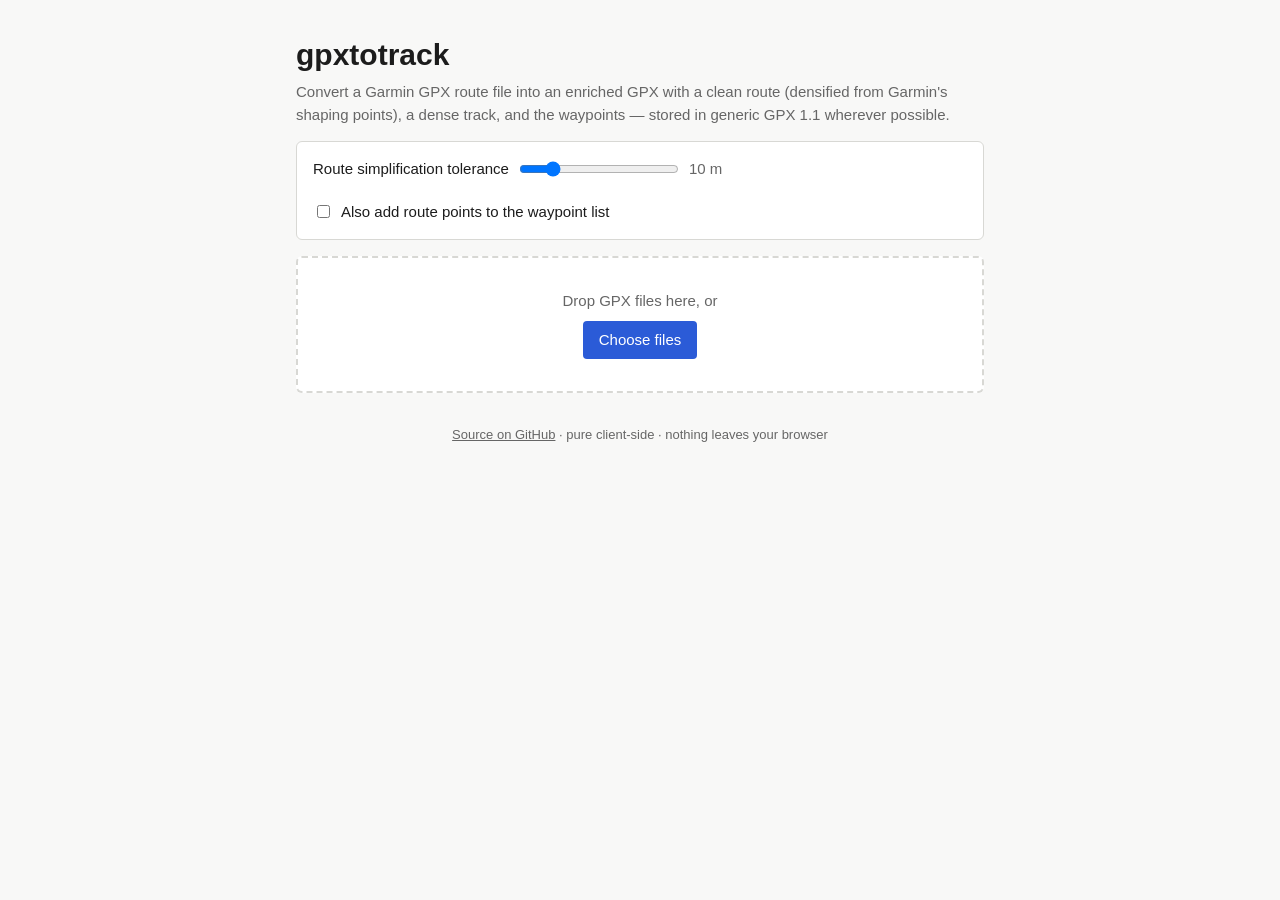
==== index.html @ a4eda1b9 "Add gpxtotrack: Garmin route to enriched GPX converter Pure client-side JS tool that flattens a Garm" ====
<!DOCTYPE html>
<html lang="en">
<head>
  <meta charset="UTF-8">
  <title>gpxtotrack &mdash; Garmin GPX route to track</title>
  <meta name="viewport" content="width=device-width, initial-scale=1">
  <link rel="stylesheet" href="style.css">
</head>
<body>
  <main>
    <h1>gpxtotrack</h1>
    <p class="lede">
      Convert a Garmin GPX route file into an enriched GPX with a clean route
      (densified from Garmin's shaping points), a dense track, and the waypoints
      &mdash; stored in generic GPX 1.1 wherever possible.
    </p>

    <section id="controls">
      <label>
        Route simplification tolerance
        <input type="range" id="tolerance" min="1" max="50" step="1" value="10">
        <output id="toleranceOut">10 m</output>
      </label>
      <label>
        <input type="checkbox" id="keepRteptWaypoints">
        Also add route points to the waypoint list
      </label>
    </section>

    <section id="drop" class="drop-zone">
      <p>Drop GPX files here, or</p>
      <label class="file-button">
        <input type="file" id="file" accept=".gpx,application/gpx+xml" multiple>
        Choose files
      </label>
    </section>

    <section id="results" hidden>
      <h2>Results</h2>
      <ul id="resultList"></ul>
    </section>

    <section id="errors" hidden>
      <h2>Errors</h2>
      <ul id="errorList"></ul>
    </section>

    <footer>
      <p>
        <a href="https://github.com/c0dev0id/gpxtotrack">Source on GitHub</a>
        &middot; pure client-side &middot; nothing leaves your browser
      </p>
    </footer>
  </main>

  <script type="module" src="app.js"></script>
</body>
</html>
---- style.css ----
:root {
  --fg: #1c1c1c;
  --muted: #666;
  --accent: #2b5bd7;
  --bg: #f8f8f7;
  --card: #ffffff;
  --border: #d8d8d4;
  --ok: #15803d;
  --err: #b91c1c;
}

* { box-sizing: border-box; }

body {
  margin: 0;
  font: 15px/1.5 -apple-system, BlinkMacSystemFont, "Segoe UI", Roboto, sans-serif;
  color: var(--fg);
  background: var(--bg);
}

main {
  max-width: 720px;
  margin: 2rem auto;
  padding: 0 1rem;
}

h1 { margin: 0 0 .25rem; }
h2 { font-size: 1.1rem; margin: 1.5rem 0 .5rem; }

.lede { color: var(--muted); margin-top: 0; }

#controls {
  display: flex;
  flex-wrap: wrap;
  gap: 1.25rem;
  padding: 1rem;
  background: var(--card);
  border: 1px solid var(--border);
  border-radius: 6px;
  margin-bottom: 1rem;
}
#controls label { display: inline-flex; align-items: center; gap: .5rem; }
#controls input[type="range"] { width: 160px; }
#toleranceOut { min-width: 3em; color: var(--muted); }

.drop-zone {
  border: 2px dashed var(--border);
  border-radius: 6px;
  padding: 2rem 1rem;
  text-align: center;
  background: var(--card);
  transition: border-color .15s, background .15s;
}
.drop-zone.dragging {
  border-color: var(--accent);
  background: #eef3ff;
}
.drop-zone p { margin: 0 0 .5rem; color: var(--muted); }
.file-button {
  display: inline-block;
  padding: .5rem 1rem;
  background: var(--accent);
  color: white;
  border-radius: 4px;
  cursor: pointer;
}
.file-button input { display: none; }

#resultList, #errorList { list-style: none; padding: 0; }
#resultList li {
  background: var(--card);
  border: 1px solid var(--border);
  border-radius: 6px;
  padding: .75rem 1rem;
  margin-bottom: .5rem;
}
#errorList li {
  background: #fef2f2;
  border: 1px solid #fecaca;
  border-radius: 6px;
  padding: .5rem .75rem;
  margin-bottom: .5rem;
  color: var(--err);
}
.file { font-weight: 600; margin-bottom: .25rem; }
.download {
  display: inline-block;
  color: var(--ok);
  text-decoration: none;
  font-weight: 600;
  margin-bottom: .25rem;
}
.download:hover { text-decoration: underline; }
.stats { color: var(--muted); font-size: 13px; display: flex; flex-wrap: wrap; gap: .75rem; }

footer {
  margin-top: 2rem;
  color: var(--muted);
  font-size: 13px;
  text-align: center;
}
footer a { color: inherit; }
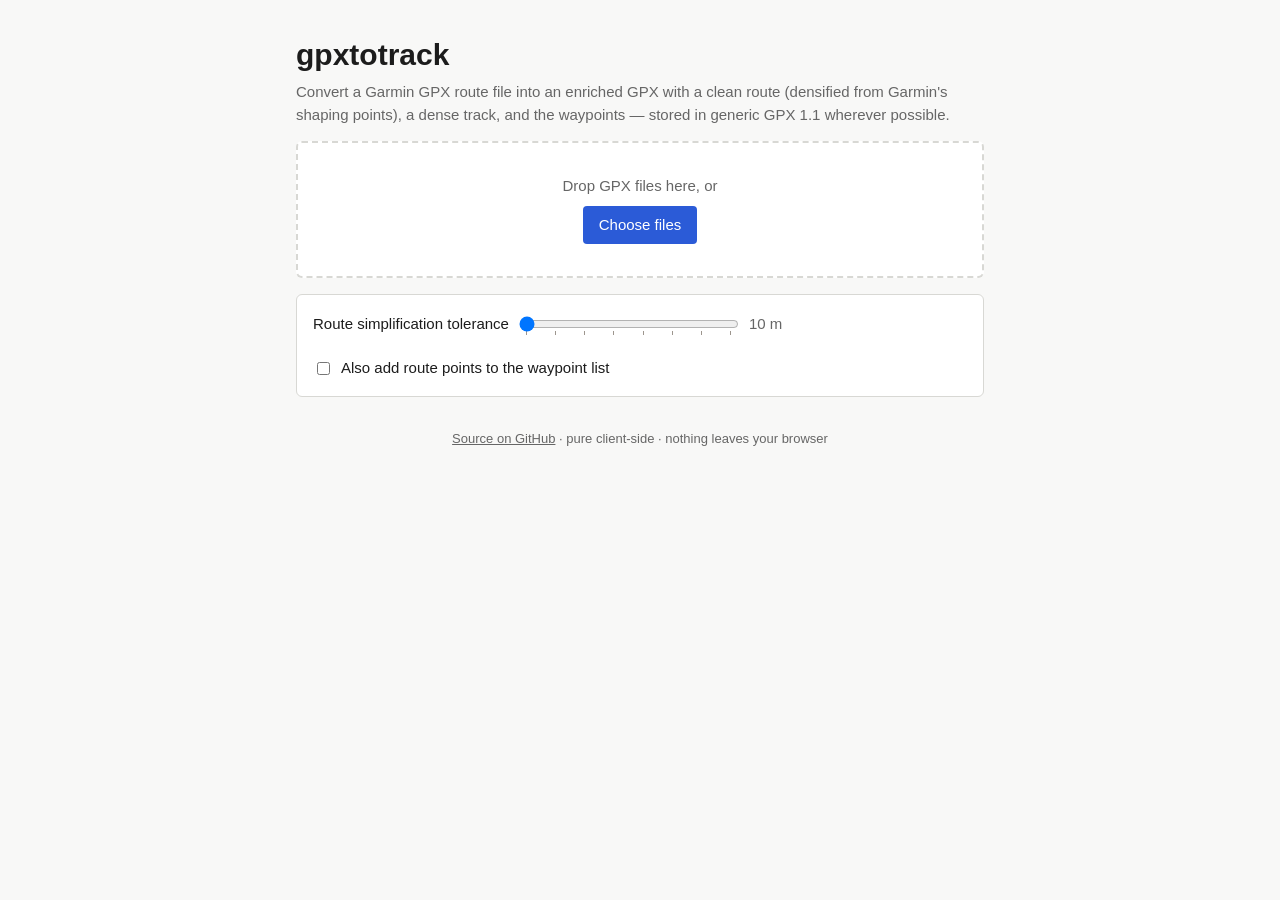
==== commit c3da7211: "Add two-step convert flow with live preview and snap tolerance slider The page no longer converts an" ====
--- a/index.html
+++ b/index.html
@@ -15,10 +15,28 @@
       &mdash; stored in generic GPX 1.1 wherever possible.
     </p>
 
-    <section id="controls">
+    <section id="drop" class="drop-zone">
+      <p>Drop GPX files here, or</p>
+      <label class="file-button">
+        <input type="file" id="file" accept=".gpx,application/gpx+xml" multiple>
+        Choose files
+      </label>
+    </section>
+
+    <section id="controls" hidden>
       <label>
         Route simplification tolerance
-        <input type="range" id="tolerance" min="1" max="50" step="1" value="10">
+        <input type="range" id="tolerance" min="0" max="7" step="1" value="0" list="toleranceTicks">
+        <datalist id="toleranceTicks">
+          <option value="0"></option>
+          <option value="1"></option>
+          <option value="2"></option>
+          <option value="3"></option>
+          <option value="4"></option>
+          <option value="5"></option>
+          <option value="6"></option>
+          <option value="7"></option>
+        </datalist>
         <output id="toleranceOut">10 m</output>
       </label>
       <label>
@@ -27,16 +45,8 @@
       </label>
     </section>
 
-    <section id="drop" class="drop-zone">
-      <p>Drop GPX files here, or</p>
-      <label class="file-button">
-        <input type="file" id="file" accept=".gpx,application/gpx+xml" multiple>
-        Choose files
-      </label>
-    </section>
-
     <section id="results" hidden>
-      <h2>Results</h2>
+      <h2>Files</h2>
       <ul id="resultList"></ul>
     </section>
 
--- a/style.css
+++ b/style.css
@@ -37,11 +37,11 @@
   background: var(--card);
   border: 1px solid var(--border);
   border-radius: 6px;
-  margin-bottom: 1rem;
+  margin: 1rem 0;
 }
 #controls label { display: inline-flex; align-items: center; gap: .5rem; }
-#controls input[type="range"] { width: 160px; }
-#toleranceOut { min-width: 3em; color: var(--muted); }
+#controls input[type="range"] { width: 220px; }
+#toleranceOut { min-width: 3.5em; color: var(--muted); font-variant-numeric: tabular-nums; }
 
 .drop-zone {
   border: 2px dashed var(--border);
@@ -82,16 +82,53 @@
   margin-bottom: .5rem;
   color: var(--err);
 }
-.file { font-weight: 600; margin-bottom: .25rem; }
-.download {
-  display: inline-block;
-  color: var(--ok);
-  text-decoration: none;
+.file { font-weight: 600; margin-bottom: .5rem; }
+
+.summary-grid {
+  display: grid;
+  grid-template-columns: 1fr 1fr;
+  gap: 1rem;
+  margin-bottom: .75rem;
+}
+@media (max-width: 520px) {
+  .summary-grid { grid-template-columns: 1fr; }
+}
+.summary h3 {
+  font-size: 12px;
   font-weight: 600;
-  margin-bottom: .25rem;
+  text-transform: uppercase;
+  letter-spacing: .05em;
+  color: var(--muted);
+  margin: 0 0 .25rem;
 }
-.download:hover { text-decoration: underline; }
-.stats { color: var(--muted); font-size: 13px; display: flex; flex-wrap: wrap; gap: .75rem; }
+.summary .stats {
+  list-style: none;
+  padding: 0;
+  margin: 0;
+  display: flex;
+  flex-direction: column;
+  gap: .1rem;
+  color: var(--fg);
+  font-size: 13px;
+  font-variant-numeric: tabular-nums;
+}
+.summary .stats .err { color: var(--err); }
+
+button.convert {
+  padding: .5rem 1.25rem;
+  background: var(--ok);
+  color: white;
+  border: 0;
+  border-radius: 4px;
+  font-weight: 600;
+  cursor: pointer;
+  font-size: 14px;
+}
+button.convert:disabled {
+  background: #9ca3af;
+  cursor: not-allowed;
+}
+button.convert:not(:disabled):hover { filter: brightness(1.05); }
 
 footer {
   margin-top: 2rem;
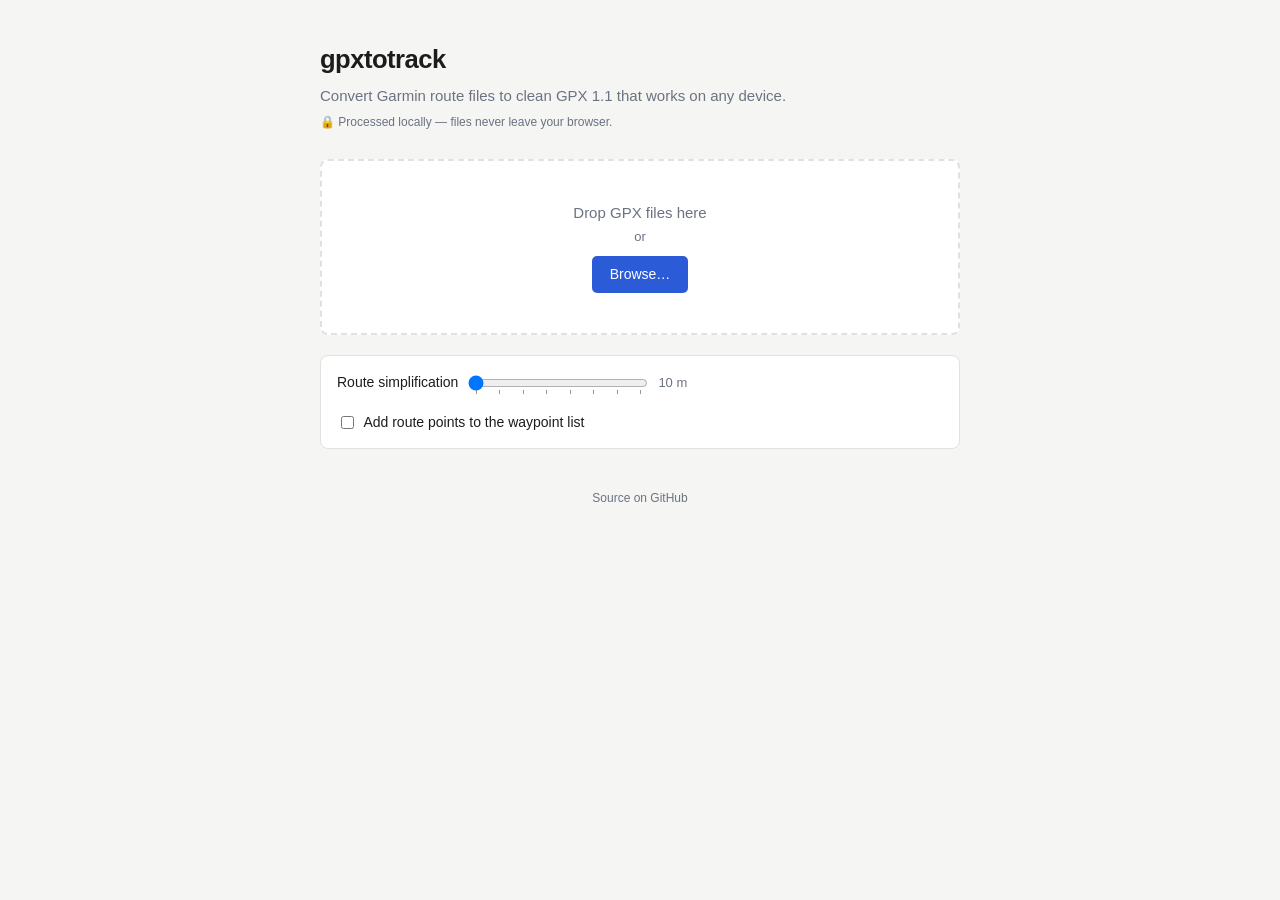
==== commit a1f3f7f9: "Polish UI: compact drop zone, better labels, download feedback - Drop zone collapses to a compact ba" ====
--- a/index.html
+++ b/index.html
@@ -2,64 +2,77 @@
 <html lang="en">
 <head>
   <meta charset="UTF-8">
-  <title>gpxtotrack &mdash; Garmin GPX route to track</title>
+  <title>gpxtotrack &mdash; clean GPX for any device</title>
   <meta name="viewport" content="width=device-width, initial-scale=1">
   <link rel="stylesheet" href="style.css">
 </head>
 <body>
   <main>
-    <h1>gpxtotrack</h1>
-    <p class="lede">
-      Convert a Garmin GPX route file into an enriched GPX with a clean route
-      (densified from Garmin's shaping points), a dense track, and the waypoints
-      &mdash; stored in generic GPX 1.1 wherever possible.
-    </p>
+    <header class="app-header">
+      <h1>gpxtotrack</h1>
+      <p class="tagline">Convert Garmin route files to clean GPX&nbsp;1.1 that works on any device.</p>
+      <p class="privacy-note">&#128274; Processed locally &mdash; files never leave your browser.</p>
+    </header>
 
     <section id="drop" class="drop-zone">
-      <p>Drop GPX files here, or</p>
+      <p class="drop-msg">Drop GPX files here</p>
+      <p class="drop-or">or</p>
       <label class="file-button">
         <input type="file" id="file" accept=".gpx,application/gpx+xml" multiple>
-        Choose files
+        <span id="browseLabel">Browse&hellip;</span>
       </label>
     </section>
 
     <section id="controls" hidden>
-      <label>
-        Route simplification tolerance
+      <label class="control-row">
+        <span class="control-label">Route simplification</span>
         <input type="range" id="tolerance" min="0" max="7" step="1" value="0" list="toleranceTicks">
         <datalist id="toleranceTicks">
-          <option value="0"></option>
-          <option value="1"></option>
-          <option value="2"></option>
-          <option value="3"></option>
-          <option value="4"></option>
-          <option value="5"></option>
-          <option value="6"></option>
-          <option value="7"></option>
+          <option value="0"></option><option value="1"></option>
+          <option value="2"></option><option value="3"></option>
+          <option value="4"></option><option value="5"></option>
+          <option value="6"></option><option value="7"></option>
         </datalist>
         <output id="toleranceOut">10 m</output>
       </label>
-      <label>
+      <label class="control-row control-check">
         <input type="checkbox" id="keepRteptWaypoints">
-        Also add route points to the waypoint list
+        Add route points to the waypoint list
       </label>
+
+      <fieldset id="colorOption" hidden>
+        <legend>Route color</legend>
+        <p class="hint">GPX&nbsp;1.1 has no color field; keeping it requires a Garmin extension.</p>
+        <label><input type="radio" name="displayColor" value="keep" checked> Keep (Garmin extension)</label>
+        <label><input type="radio" name="displayColor" value="remove"> Remove</label>
+      </fieldset>
+
+      <fieldset id="routingMetaOption" hidden>
+        <legend>Waypoint type markers</legend>
+        <p class="hint">Garmin marks points as via-points or shaping points. Only useful on Garmin devices; no GPX&nbsp;1.1 equivalent.</p>
+        <label><input type="radio" name="routingMeta" value="keep"> Keep (Garmin extension)</label>
+        <label><input type="radio" name="routingMeta" value="remove" checked> Remove</label>
+      </fieldset>
+
+      <fieldset id="thirdPartyExtOption" hidden>
+        <legend>Third-party extensions</legend>
+        <p class="hint">Extensions from other tools (e.g.&nbsp;Rümo routing profile). Cannot be expressed in GPX&nbsp;1.1.</p>
+        <label><input type="radio" name="thirdPartyExt" value="keep"> Keep</label>
+        <label><input type="radio" name="thirdPartyExt" value="remove" checked> Remove</label>
+      </fieldset>
     </section>
 
     <section id="results" hidden>
-      <h2>Files</h2>
       <ul id="resultList"></ul>
     </section>
 
     <section id="errors" hidden>
-      <h2>Errors</h2>
+      <h2 class="section-error-heading">Errors</h2>
       <ul id="errorList"></ul>
     </section>
 
     <footer>
-      <p>
-        <a href="https://github.com/c0dev0id/gpxtotrack">Source on GitHub</a>
-        &middot; pure client-side &middot; nothing leaves your browser
-      </p>
+      <a href="https://github.com/c0dev0id/gpxtotrack">Source on GitHub</a>
     </footer>
   </main>
 
--- a/style.css
+++ b/style.css
@@ -1,139 +1,284 @@
 :root {
-  --fg: #1c1c1c;
-  --muted: #666;
-  --accent: #2b5bd7;
-  --bg: #f8f8f7;
-  --card: #ffffff;
-  --border: #d8d8d4;
-  --ok: #15803d;
-  --err: #b91c1c;
+  --fg:      #1c1c1c;
+  --muted:   #6b7280;
+  --accent:  #2b5bd7;
+  --bg:      #f5f5f4;
+  --card:    #ffffff;
+  --border:  #e2e2dd;
+  --ok:      #15803d;
+  --ok-bg:   #f0fdf4;
+  --err:     #b91c1c;
+  --err-bg:  #fef2f2;
+  --err-border: #fecaca;
 }
 
 * { box-sizing: border-box; }
 
 body {
   margin: 0;
-  font: 15px/1.5 -apple-system, BlinkMacSystemFont, "Segoe UI", Roboto, sans-serif;
+  font: 15px/1.55 -apple-system, BlinkMacSystemFont, "Segoe UI", Roboto, sans-serif;
   color: var(--fg);
   background: var(--bg);
 }
 
 main {
-  max-width: 720px;
-  margin: 2rem auto;
-  padding: 0 1rem;
-}
-
-h1 { margin: 0 0 .25rem; }
-h2 { font-size: 1.1rem; margin: 1.5rem 0 .5rem; }
-
-.lede { color: var(--muted); margin-top: 0; }
-
-#controls {
-  display: flex;
-  flex-wrap: wrap;
-  gap: 1.25rem;
-  padding: 1rem;
-  background: var(--card);
-  border: 1px solid var(--border);
-  border-radius: 6px;
-  margin: 1rem 0;
-}
-#controls label { display: inline-flex; align-items: center; gap: .5rem; }
-#controls input[type="range"] { width: 220px; }
-#toleranceOut { min-width: 3.5em; color: var(--muted); font-variant-numeric: tabular-nums; }
+  max-width: 680px;
+  margin: 0 auto;
+  padding: 2.5rem 1.25rem 4rem;
+}
+
+/* ── Header ─────────────────────────────────── */
+
+.app-header { margin-bottom: 1.75rem; }
+
+h1 {
+  font-size: 1.6rem;
+  font-weight: 700;
+  margin: 0 0 .3rem;
+  letter-spacing: -.02em;
+}
+
+.tagline {
+  margin: 0 0 .3rem;
+  color: var(--muted);
+  font-size: 15px;
+}
+
+.privacy-note {
+  margin: 0;
+  color: var(--muted);
+  font-size: 12px;
+}
+
+/* ── Drop zone ──────────────────────────────── */
 
 .drop-zone {
   border: 2px dashed var(--border);
-  border-radius: 6px;
-  padding: 2rem 1rem;
+  border-radius: 8px;
+  padding: 2.5rem 1rem;
   text-align: center;
   background: var(--card);
-  transition: border-color .15s, background .15s;
-}
+  transition: border-color .15s, background .15s, padding .2s;
+  margin-bottom: 1.25rem;
+}
+
 .drop-zone.dragging {
   border-color: var(--accent);
   background: #eef3ff;
 }
-.drop-zone p { margin: 0 0 .5rem; color: var(--muted); }
+
+.drop-zone.compact {
+  padding: .6rem 1rem;
+  display: flex;
+  align-items: center;
+  justify-content: center;
+  gap: .5rem;
+  flex-wrap: wrap;
+}
+
+.drop-msg { margin: 0 0 .15rem; color: var(--muted); font-size: 15px; }
+.drop-or  { margin: 0 0 .6rem;  color: var(--muted); font-size: 13px; }
+
+.drop-zone.compact .drop-msg { margin: 0; font-size: 13px; }
+.drop-zone.compact .drop-or  { display: none; }
+
 .file-button {
   display: inline-block;
-  padding: .5rem 1rem;
+  padding: .45rem 1.1rem;
   background: var(--accent);
-  color: white;
+  color: #fff;
+  border-radius: 5px;
+  cursor: pointer;
+  font-size: 14px;
+  font-weight: 500;
+  transition: filter .1s;
+}
+.file-button:hover { filter: brightness(1.08); }
+.file-button input { display: none; }
+
+.drop-zone.compact .file-button {
+  padding: .25rem .7rem;
+  font-size: 12px;
+  background: transparent;
+  color: var(--accent);
+  border: 1px solid var(--accent);
   border-radius: 4px;
-  cursor: pointer;
-}
-.file-button input { display: none; }
-
-#resultList, #errorList { list-style: none; padding: 0; }
+}
+
+/* ── Controls ───────────────────────────────── */
+
+#controls {
+  display: flex;
+  flex-wrap: wrap;
+  gap: 1rem;
+  padding: .9rem 1rem;
+  background: var(--card);
+  border: 1px solid var(--border);
+  border-radius: 8px;
+  margin-bottom: 1.25rem;
+}
+
+.control-row {
+  display: inline-flex;
+  align-items: center;
+  gap: .5rem;
+  font-size: 14px;
+}
+
+.control-label {
+  color: var(--fg);
+  white-space: nowrap;
+}
+
+#controls input[type="range"] { width: 180px; }
+
+#toleranceOut {
+  min-width: 3.5em;
+  color: var(--muted);
+  font-variant-numeric: tabular-nums;
+  font-size: 13px;
+}
+
+.control-check { align-items: center; gap: .4rem; }
+
+#controls fieldset {
+  border: 1px solid var(--border);
+  border-radius: 5px;
+  padding: .45rem .75rem .55rem;
+  margin: 0;
+  min-width: 0;
+}
+
+#controls fieldset legend {
+  font-size: 11px;
+  font-weight: 600;
+  text-transform: uppercase;
+  letter-spacing: .06em;
+  color: var(--muted);
+  padding: 0 .25rem;
+}
+
+.hint {
+  font-size: 12px;
+  color: var(--muted);
+  margin: .15rem 0 .4rem;
+  line-height: 1.4;
+}
+
+#controls fieldset label {
+  display: flex;
+  align-items: center;
+  gap: .35rem;
+  font-size: 13px;
+  margin-top: .2rem;
+}
+
+/* ── Cards ──────────────────────────────────── */
+
+#resultList { list-style: none; padding: 0; margin: 0; }
+
 #resultList li {
   background: var(--card);
   border: 1px solid var(--border);
-  border-radius: 6px;
-  padding: .75rem 1rem;
-  margin-bottom: .5rem;
-}
-#errorList li {
-  background: #fef2f2;
-  border: 1px solid #fecaca;
-  border-radius: 6px;
-  padding: .5rem .75rem;
-  margin-bottom: .5rem;
-  color: var(--err);
-}
-.file { font-weight: 600; margin-bottom: .5rem; }
+  border-radius: 8px;
+  padding: 1rem 1.1rem;
+  margin-bottom: .75rem;
+}
+
+.card-filename {
+  font-weight: 600;
+  font-size: 14px;
+  margin-bottom: .8rem;
+  color: var(--fg);
+  word-break: break-all;
+}
 
 .summary-grid {
   display: grid;
   grid-template-columns: 1fr 1fr;
   gap: 1rem;
-  margin-bottom: .75rem;
-}
-@media (max-width: 520px) {
+  margin-bottom: .9rem;
+}
+@media (max-width: 480px) {
   .summary-grid { grid-template-columns: 1fr; }
 }
-.summary h3 {
-  font-size: 12px;
+
+.summary-col h3 {
+  font-size: 10px;
   font-weight: 600;
   text-transform: uppercase;
-  letter-spacing: .05em;
-  color: var(--muted);
-  margin: 0 0 .25rem;
-}
-.summary .stats {
+  letter-spacing: .07em;
+  color: var(--muted);
+  margin: 0 0 .35rem;
+}
+
+.stats {
   list-style: none;
   padding: 0;
   margin: 0;
   display: flex;
   flex-direction: column;
-  gap: .1rem;
-  color: var(--fg);
+  gap: .15rem;
   font-size: 13px;
   font-variant-numeric: tabular-nums;
-}
-.summary .stats .err { color: var(--err); }
-
-button.convert {
-  padding: .5rem 1.25rem;
+  color: var(--fg);
+}
+
+.stats .note { color: var(--muted); }
+.stats .ok   { color: var(--ok); }
+.stats .err  { color: var(--err); }
+
+.card-actions {
+  display: flex;
+  align-items: center;
+  gap: .75rem;
+}
+
+button.download {
+  padding: .45rem 1.1rem;
   background: var(--ok);
-  color: white;
+  color: #fff;
   border: 0;
-  border-radius: 4px;
-  font-weight: 600;
+  border-radius: 5px;
+  font-weight: 600;
+  font-size: 14px;
   cursor: pointer;
-  font-size: 14px;
-}
-button.convert:disabled {
-  background: #9ca3af;
-  cursor: not-allowed;
-}
-button.convert:not(:disabled):hover { filter: brightness(1.05); }
+  transition: filter .1s, background .15s;
+}
+button.download:hover:not(:disabled)  { filter: brightness(1.08); }
+button.download:disabled { background: #9ca3af; cursor: not-allowed; }
+button.download.done {
+  background: #0f6a2c;
+}
+
+/* ── Errors ─────────────────────────────────── */
+
+.section-error-heading {
+  font-size: 13px;
+  font-weight: 600;
+  text-transform: uppercase;
+  letter-spacing: .06em;
+  color: var(--err);
+  margin: 1rem 0 .4rem;
+}
+
+#errorList { list-style: none; padding: 0; margin: 0; }
+#errorList li {
+  background: var(--err-bg);
+  border: 1px solid var(--err-border);
+  border-radius: 6px;
+  padding: .5rem .8rem;
+  margin-bottom: .5rem;
+  color: var(--err);
+  font-size: 13px;
+}
+
+/* ── Footer ─────────────────────────────────── */
 
 footer {
-  margin-top: 2rem;
-  color: var(--muted);
-  font-size: 13px;
+  margin-top: 2.5rem;
   text-align: center;
-}
-footer a { color: inherit; }
+  font-size: 12px;
+}
+footer a { color: var(--muted); text-decoration: none; }
+footer a:hover { text-decoration: underline; }
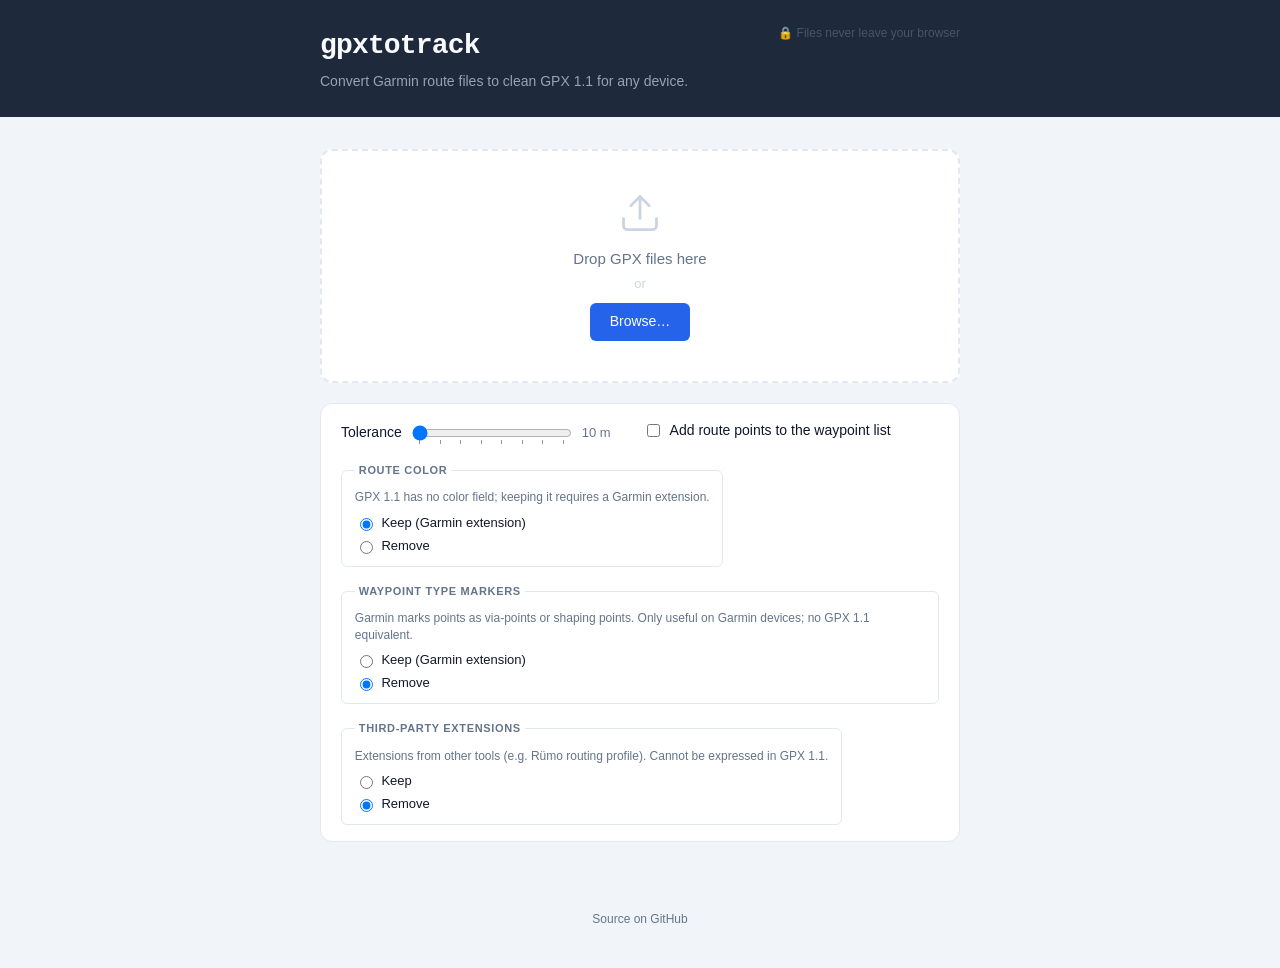
==== commit f14d54af: "Full UI makeover with dark header and controls consistency fix - Site header moved outside <main>, n" ====
--- a/index.html
+++ b/index.html
@@ -7,14 +7,23 @@
   <link rel="stylesheet" href="style.css">
 </head>
 <body>
+  <header class="site-header">
+    <div class="site-header-inner">
+      <div>
+        <h1>gpxtotrack</h1>
+        <p class="tagline">Convert Garmin route files to clean GPX&nbsp;1.1 for any device.</p>
+      </div>
+      <p class="privacy-badge">&#128274; Files never leave your browser</p>
+    </div>
+  </header>
+
   <main>
-    <header class="app-header">
-      <h1>gpxtotrack</h1>
-      <p class="tagline">Convert Garmin route files to clean GPX&nbsp;1.1 that works on any device.</p>
-      <p class="privacy-note">&#128274; Processed locally &mdash; files never leave your browser.</p>
-    </header>
-
     <section id="drop" class="drop-zone">
+      <svg class="drop-icon" xmlns="http://www.w3.org/2000/svg" viewBox="0 0 24 24" fill="none" stroke="currentColor" stroke-width="1.5" stroke-linecap="round" stroke-linejoin="round" aria-hidden="true">
+        <path d="M21 15v4a2 2 0 0 1-2 2H5a2 2 0 0 1-2-2v-4"/>
+        <polyline points="17 8 12 3 7 8"/>
+        <line x1="12" y1="3" x2="12" y2="15"/>
+      </svg>
       <p class="drop-msg">Drop GPX files here</p>
       <p class="drop-or">or</p>
       <label class="file-button">
@@ -25,7 +34,7 @@
 
     <section id="controls" hidden>
       <label class="control-row">
-        <span class="control-label">Route simplification</span>
+        <span class="control-label">Tolerance</span>
         <input type="range" id="tolerance" min="0" max="7" step="1" value="0" list="toleranceTicks">
         <datalist id="toleranceTicks">
           <option value="0"></option><option value="1"></option>
@@ -40,23 +49,23 @@
         Add route points to the waypoint list
       </label>
 
-      <fieldset id="colorOption" hidden>
+      <fieldset id="colorOption">
         <legend>Route color</legend>
         <p class="hint">GPX&nbsp;1.1 has no color field; keeping it requires a Garmin extension.</p>
         <label><input type="radio" name="displayColor" value="keep" checked> Keep (Garmin extension)</label>
         <label><input type="radio" name="displayColor" value="remove"> Remove</label>
       </fieldset>
 
-      <fieldset id="routingMetaOption" hidden>
+      <fieldset id="routingMetaOption">
         <legend>Waypoint type markers</legend>
         <p class="hint">Garmin marks points as via-points or shaping points. Only useful on Garmin devices; no GPX&nbsp;1.1 equivalent.</p>
         <label><input type="radio" name="routingMeta" value="keep"> Keep (Garmin extension)</label>
         <label><input type="radio" name="routingMeta" value="remove" checked> Remove</label>
       </fieldset>
 
-      <fieldset id="thirdPartyExtOption" hidden>
+      <fieldset id="thirdPartyExtOption">
         <legend>Third-party extensions</legend>
-        <p class="hint">Extensions from other tools (e.g.&nbsp;Rümo routing profile). Cannot be expressed in GPX&nbsp;1.1.</p>
+        <p class="hint">Extensions from other tools (e.g.&nbsp;R&uuml;mo routing profile). Cannot be expressed in GPX&nbsp;1.1.</p>
         <label><input type="radio" name="thirdPartyExt" value="keep"> Keep</label>
         <label><input type="radio" name="thirdPartyExt" value="remove" checked> Remove</label>
       </fieldset>
@@ -70,11 +79,11 @@
       <h2 class="section-error-heading">Errors</h2>
       <ul id="errorList"></ul>
     </section>
+  </main>
 
-    <footer>
-      <a href="https://github.com/c0dev0id/gpxtotrack">Source on GitHub</a>
-    </footer>
-  </main>
+  <footer>
+    <a href="https://github.com/c0dev0id/gpxtotrack">Source on GitHub</a>
+  </footer>
 
   <script type="module" src="app.js"></script>
 </body>
--- a/style.css
+++ b/style.css
@@ -1,14 +1,13 @@
 :root {
-  --fg:      #1c1c1c;
-  --muted:   #6b7280;
-  --accent:  #2b5bd7;
-  --bg:      #f5f5f4;
-  --card:    #ffffff;
-  --border:  #e2e2dd;
-  --ok:      #15803d;
-  --ok-bg:   #f0fdf4;
-  --err:     #b91c1c;
-  --err-bg:  #fef2f2;
+  --fg:         #0f172a;
+  --muted:      #64748b;
+  --accent:     #2563eb;
+  --bg:         #f1f5f9;
+  --card:       #ffffff;
+  --border:     #e2e8f0;
+  --ok:         #16a34a;
+  --err:        #dc2626;
+  --err-bg:     #fef2f2;
   --err-border: #fecaca;
 }
 
@@ -21,41 +20,61 @@
   background: var(--bg);
 }
 
+/* ── Site Header ─────────────────────────────── */
+
+.site-header {
+  background: #1e293b;
+  padding: 1.5rem 0;
+}
+
+.site-header-inner {
+  max-width: 680px;
+  margin: 0 auto;
+  padding: 0 1.25rem;
+  display: flex;
+  align-items: flex-end;
+  justify-content: space-between;
+  gap: 1rem;
+  flex-wrap: wrap;
+}
+
+h1 {
+  font-size: 1.75rem;
+  font-weight: 800;
+  margin: 0 0 .25rem;
+  letter-spacing: -.03em;
+  color: #f8fafc;
+  font-family: ui-monospace, "Cascadia Code", Menlo, Consolas, monospace;
+}
+
+.tagline {
+  margin: 0;
+  color: #94a3b8;
+  font-size: 14px;
+}
+
+.privacy-badge {
+  margin: 0;
+  color: #475569;
+  font-size: 12px;
+  white-space: nowrap;
+  align-self: flex-start;
+}
+
+/* ── Main ────────────────────────────────────── */
+
 main {
   max-width: 680px;
   margin: 0 auto;
-  padding: 2.5rem 1.25rem 4rem;
-}
-
-/* ── Header ─────────────────────────────────── */
-
-.app-header { margin-bottom: 1.75rem; }
-
-h1 {
-  font-size: 1.6rem;
-  font-weight: 700;
-  margin: 0 0 .3rem;
-  letter-spacing: -.02em;
-}
-
-.tagline {
-  margin: 0 0 .3rem;
-  color: var(--muted);
-  font-size: 15px;
-}
-
-.privacy-note {
-  margin: 0;
-  color: var(--muted);
-  font-size: 12px;
+  padding: 2rem 1.25rem 3rem;
 }
 
 /* ── Drop zone ──────────────────────────────── */
 
 .drop-zone {
   border: 2px dashed var(--border);
-  border-radius: 8px;
-  padding: 2.5rem 1rem;
+  border-radius: 12px;
+  padding: 2.5rem 1.5rem;
   text-align: center;
   background: var(--card);
   transition: border-color .15s, background .15s, padding .2s;
@@ -64,40 +83,53 @@
 
 .drop-zone.dragging {
   border-color: var(--accent);
-  background: #eef3ff;
+  background: #eff6ff;
 }
 
 .drop-zone.compact {
-  padding: .6rem 1rem;
+  padding: .65rem 1.25rem;
   display: flex;
   align-items: center;
   justify-content: center;
   gap: .5rem;
   flex-wrap: wrap;
-}
-
-.drop-msg { margin: 0 0 .15rem; color: var(--muted); font-size: 15px; }
-.drop-or  { margin: 0 0 .6rem;  color: var(--muted); font-size: 13px; }
+  border-radius: 8px;
+}
+
+.drop-icon {
+  width: 44px;
+  height: 44px;
+  color: #cbd5e1;
+  margin: 0 auto .75rem;
+  display: block;
+  transition: color .15s;
+}
+
+.drop-zone.dragging .drop-icon { color: var(--accent); }
+.drop-zone.compact  .drop-icon { display: none; }
+
+.drop-msg { margin: 0 0 .2rem; color: var(--muted); font-size: 15px; }
+.drop-or  { margin: 0 0 .6rem; color: #cbd5e1;     font-size: 13px; }
 
 .drop-zone.compact .drop-msg { margin: 0; font-size: 13px; }
 .drop-zone.compact .drop-or  { display: none; }
 
 .file-button {
   display: inline-block;
-  padding: .45rem 1.1rem;
+  padding: .5rem 1.25rem;
   background: var(--accent);
   color: #fff;
-  border-radius: 5px;
+  border-radius: 6px;
   cursor: pointer;
   font-size: 14px;
   font-weight: 500;
   transition: filter .1s;
 }
-.file-button:hover { filter: brightness(1.08); }
+.file-button:hover { filter: brightness(1.1); }
 .file-button input { display: none; }
 
 .drop-zone.compact .file-button {
-  padding: .25rem .7rem;
+  padding: .25rem .75rem;
   font-size: 12px;
   background: transparent;
   color: var(--accent);
@@ -111,10 +143,11 @@
   display: flex;
   flex-wrap: wrap;
   gap: 1rem;
-  padding: .9rem 1rem;
+  align-items: flex-start;
+  padding: 1rem 1.25rem;
   background: var(--card);
   border: 1px solid var(--border);
-  border-radius: 8px;
+  border-radius: 12px;
   margin-bottom: 1.25rem;
 }
 
@@ -130,7 +163,7 @@
   white-space: nowrap;
 }
 
-#controls input[type="range"] { width: 180px; }
+#controls input[type="range"] { width: 160px; }
 
 #toleranceOut {
   min-width: 3.5em;
@@ -143,8 +176,8 @@
 
 #controls fieldset {
   border: 1px solid var(--border);
-  border-radius: 5px;
-  padding: .45rem .75rem .55rem;
+  border-radius: 6px;
+  padding: .5rem .8rem .6rem;
   margin: 0;
   min-width: 0;
 }
@@ -180,9 +213,10 @@
 #resultList li {
   background: var(--card);
   border: 1px solid var(--border);
-  border-radius: 8px;
-  padding: 1rem 1.1rem;
+  border-radius: 12px;
+  padding: 1rem 1.25rem;
   margin-bottom: .75rem;
+  box-shadow: 0 1px 3px rgba(0,0,0,.06);
 }
 
 .card-filename {
@@ -235,21 +269,19 @@
 }
 
 button.download {
-  padding: .45rem 1.1rem;
+  padding: .5rem 1.25rem;
   background: var(--ok);
   color: #fff;
   border: 0;
-  border-radius: 5px;
+  border-radius: 6px;
   font-weight: 600;
   font-size: 14px;
   cursor: pointer;
   transition: filter .1s, background .15s;
 }
-button.download:hover:not(:disabled)  { filter: brightness(1.08); }
-button.download:disabled { background: #9ca3af; cursor: not-allowed; }
-button.download.done {
-  background: #0f6a2c;
-}
+button.download:hover:not(:disabled) { filter: brightness(1.08); }
+button.download:disabled { background: #94a3b8; cursor: not-allowed; }
+button.download.done { background: #0f6a2c; }
 
 /* ── Errors ─────────────────────────────────── */
 
@@ -266,8 +298,8 @@
 #errorList li {
   background: var(--err-bg);
   border: 1px solid var(--err-border);
-  border-radius: 6px;
-  padding: .5rem .8rem;
+  border-radius: 8px;
+  padding: .5rem .9rem;
   margin-bottom: .5rem;
   color: var(--err);
   font-size: 13px;
@@ -276,7 +308,9 @@
 /* ── Footer ─────────────────────────────────── */
 
 footer {
-  margin-top: 2.5rem;
+  max-width: 680px;
+  margin: 0 auto 2.5rem;
+  padding: 0 1.25rem;
   text-align: center;
   font-size: 12px;
 }
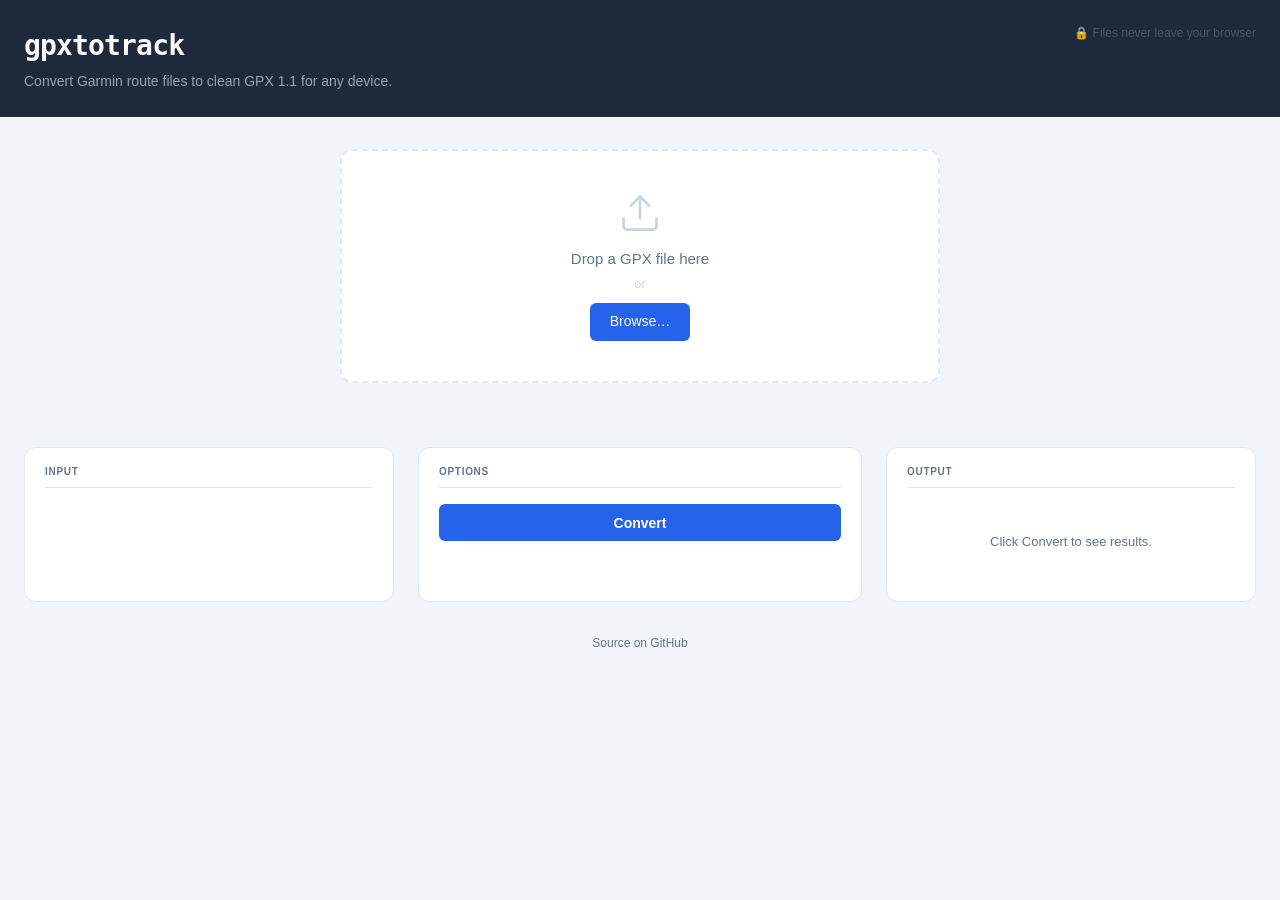
==== commit 25332b7f: "Rewrite HTML/CSS for 3-column layout Replace single-column card UI with a 3-column grid layout: inpu" ====
--- a/index.html
+++ b/index.html
@@ -17,69 +17,46 @@
     </div>
   </header>
 
-  <main>
-    <section id="drop" class="drop-zone">
-      <svg class="drop-icon" xmlns="http://www.w3.org/2000/svg" viewBox="0 0 24 24" fill="none" stroke="currentColor" stroke-width="1.5" stroke-linecap="round" stroke-linejoin="round" aria-hidden="true">
-        <path d="M21 15v4a2 2 0 0 1-2 2H5a2 2 0 0 1-2-2v-4"/>
-        <polyline points="17 8 12 3 7 8"/>
-        <line x1="12" y1="3" x2="12" y2="15"/>
-      </svg>
-      <p class="drop-msg">Drop GPX files here</p>
-      <p class="drop-or">or</p>
-      <label class="file-button">
-        <input type="file" id="file" accept=".gpx,application/gpx+xml" multiple>
-        <span id="browseLabel">Browse&hellip;</span>
-      </label>
+  <section id="upload" class="drop-zone">
+    <svg class="drop-icon" xmlns="http://www.w3.org/2000/svg" viewBox="0 0 24 24" fill="none" stroke="currentColor" stroke-width="1.5" stroke-linecap="round" stroke-linejoin="round" aria-hidden="true">
+      <path d="M21 15v4a2 2 0 0 1-2 2H5a2 2 0 0 1-2-2v-4"/>
+      <polyline points="17 8 12 3 7 8"/>
+      <line x1="12" y1="3" x2="12" y2="15"/>
+    </svg>
+    <p class="drop-msg">Drop a GPX file here</p>
+    <p class="drop-or">or</p>
+    <label class="file-button">
+      <input type="file" id="file" accept=".gpx,application/gpx+xml">
+      <span id="browseLabel">Browse&hellip;</span>
+    </label>
+  </section>
+
+  <main id="content" hidden>
+    <section id="input-col" class="col">
+      <h2 class="col-label">Input</h2>
+      <div id="input-body"></div>
     </section>
-
-    <section id="controls" hidden>
-      <label class="control-row">
-        <span class="control-label">Tolerance</span>
-        <input type="range" id="tolerance" min="0" max="7" step="1" value="0" list="toleranceTicks">
-        <datalist id="toleranceTicks">
-          <option value="0"></option><option value="1"></option>
-          <option value="2"></option><option value="3"></option>
-          <option value="4"></option><option value="5"></option>
-          <option value="6"></option><option value="7"></option>
-        </datalist>
-        <output id="toleranceOut">10 m</output>
-      </label>
-      <label class="control-row control-check">
-        <input type="checkbox" id="keepRteptWaypoints">
-        Add route points to the waypoint list
-      </label>
-
-      <fieldset id="colorOption">
-        <legend>Route color</legend>
-        <p class="hint">GPX&nbsp;1.1 has no color field; keeping it requires a Garmin extension.</p>
-        <label><input type="radio" name="displayColor" value="keep" checked> Keep (Garmin extension)</label>
-        <label><input type="radio" name="displayColor" value="remove"> Remove</label>
-      </fieldset>
-
-      <fieldset id="routingMetaOption">
-        <legend>Waypoint type markers</legend>
-        <p class="hint">Garmin marks points as via-points or shaping points. Only useful on Garmin devices; no GPX&nbsp;1.1 equivalent.</p>
-        <label><input type="radio" name="routingMeta" value="keep"> Keep (Garmin extension)</label>
-        <label><input type="radio" name="routingMeta" value="remove" checked> Remove</label>
-      </fieldset>
-
-      <fieldset id="thirdPartyExtOption">
-        <legend>Third-party extensions</legend>
-        <p class="hint">Extensions from other tools (e.g.&nbsp;R&uuml;mo routing profile). Cannot be expressed in GPX&nbsp;1.1.</p>
-        <label><input type="radio" name="thirdPartyExt" value="keep"> Keep</label>
-        <label><input type="radio" name="thirdPartyExt" value="remove" checked> Remove</label>
-      </fieldset>
+    <section id="options-col" class="col">
+      <h2 class="col-label">Options</h2>
+      <div id="options-body"></div>
+      <button type="button" id="convertBtn" class="convert-btn">Convert</button>
     </section>
-
-    <section id="results" hidden>
-      <ul id="resultList"></ul>
-    </section>
-
-    <section id="errors" hidden>
-      <h2 class="section-error-heading">Errors</h2>
-      <ul id="errorList"></ul>
+    <section id="output-col" class="col">
+      <h2 class="col-label">Output</h2>
+      <div id="output-body">
+        <p class="placeholder">Click Convert to see results.</p>
+      </div>
     </section>
   </main>
+
+  <div id="download-bar" hidden>
+    <button type="button" id="downloadBtn" disabled>Download</button>
+  </div>
+
+  <section id="errors" hidden>
+    <h2 class="section-error-heading">Errors</h2>
+    <ul id="errorList"></ul>
+  </section>
 
   <footer>
     <a href="https://github.com/c0dev0id/gpxtotrack">Source on GitHub</a>
--- a/style.css
+++ b/style.css
@@ -28,9 +28,9 @@
 }
 
 .site-header-inner {
-  max-width: 680px;
+  max-width: 1400px;
   margin: 0 auto;
-  padding: 0 1.25rem;
+  padding: 0 1.5rem;
   display: flex;
   align-items: flex-end;
   justify-content: space-between;
@@ -61,32 +61,25 @@
   align-self: flex-start;
 }
 
-/* ── Main ────────────────────────────────────── */
-
-main {
-  max-width: 680px;
-  margin: 0 auto;
-  padding: 2rem 1.25rem 3rem;
-}
-
-/* ── Drop zone ──────────────────────────────── */
-
-.drop-zone {
+/* ── Upload / Drop zone ────────────────────── */
+
+#upload {
+  max-width: 600px;
+  margin: 2rem auto;
+  padding: 2.5rem 1.5rem;
   border: 2px dashed var(--border);
   border-radius: 12px;
-  padding: 2.5rem 1.5rem;
   text-align: center;
   background: var(--card);
   transition: border-color .15s, background .15s, padding .2s;
-  margin-bottom: 1.25rem;
-}
-
-.drop-zone.dragging {
+}
+
+#upload.dragging {
   border-color: var(--accent);
   background: #eff6ff;
 }
 
-.drop-zone.compact {
+#upload.compact {
   padding: .65rem 1.25rem;
   display: flex;
   align-items: center;
@@ -94,6 +87,8 @@
   gap: .5rem;
   flex-wrap: wrap;
   border-radius: 8px;
+  max-width: 1400px;
+  margin: 1rem auto;
 }
 
 .drop-icon {
@@ -105,14 +100,14 @@
   transition: color .15s;
 }
 
-.drop-zone.dragging .drop-icon { color: var(--accent); }
-.drop-zone.compact  .drop-icon { display: none; }
+#upload.dragging .drop-icon { color: var(--accent); }
+#upload.compact  .drop-icon { display: none; }
 
 .drop-msg { margin: 0 0 .2rem; color: var(--muted); font-size: 15px; }
 .drop-or  { margin: 0 0 .6rem; color: #cbd5e1;     font-size: 13px; }
 
-.drop-zone.compact .drop-msg { margin: 0; font-size: 13px; }
-.drop-zone.compact .drop-or  { display: none; }
+#upload.compact .drop-msg { margin: 0; font-size: 13px; }
+#upload.compact .drop-or  { display: none; }
 
 .file-button {
   display: inline-block;
@@ -128,7 +123,7 @@
 .file-button:hover { filter: brightness(1.1); }
 .file-button input { display: none; }
 
-.drop-zone.compact .file-button {
+#upload.compact .file-button {
   padding: .25rem .75rem;
   font-size: 12px;
   background: transparent;
@@ -137,151 +132,221 @@
   border-radius: 4px;
 }
 
-/* ── Controls ───────────────────────────────── */
-
-#controls {
-  display: flex;
-  flex-wrap: wrap;
-  gap: 1rem;
-  align-items: flex-start;
-  padding: 1rem 1.25rem;
-  background: var(--card);
-  border: 1px solid var(--border);
-  border-radius: 12px;
-  margin-bottom: 1.25rem;
-}
-
-.control-row {
-  display: inline-flex;
-  align-items: center;
-  gap: .5rem;
-  font-size: 14px;
-}
-
-.control-label {
-  color: var(--fg);
-  white-space: nowrap;
-}
-
-#controls input[type="range"] { width: 160px; }
-
-#toleranceOut {
-  min-width: 3.5em;
-  color: var(--muted);
-  font-variant-numeric: tabular-nums;
-  font-size: 13px;
-}
-
-.control-check { align-items: center; gap: .4rem; }
-
-#controls fieldset {
-  border: 1px solid var(--border);
-  border-radius: 6px;
-  padding: .5rem .8rem .6rem;
-  margin: 0;
-  min-width: 0;
-}
-
-#controls fieldset legend {
-  font-size: 11px;
-  font-weight: 600;
-  text-transform: uppercase;
-  letter-spacing: .06em;
-  color: var(--muted);
-  padding: 0 .25rem;
-}
-
-.hint {
-  font-size: 12px;
-  color: var(--muted);
-  margin: .15rem 0 .4rem;
-  line-height: 1.4;
-}
-
-#controls fieldset label {
-  display: flex;
-  align-items: center;
-  gap: .35rem;
-  font-size: 13px;
-  margin-top: .2rem;
-}
-
-/* ── Cards ──────────────────────────────────── */
-
-#resultList { list-style: none; padding: 0; margin: 0; }
-
-#resultList li {
+/* ── 3-column layout ──────────────────────── */
+
+#content {
+  display: grid;
+  grid-template-columns: 1fr 1.2fr 1fr;
+  gap: 1.5rem;
+  max-width: 1400px;
+  margin: 0 auto;
+  padding: 2rem 1.5rem;
+}
+
+@media (max-width: 900px) {
+  #content { grid-template-columns: 1fr; }
+}
+
+.col {
   background: var(--card);
   border: 1px solid var(--border);
   border-radius: 12px;
   padding: 1rem 1.25rem;
-  margin-bottom: .75rem;
-  box-shadow: 0 1px 3px rgba(0,0,0,.06);
-}
-
-.card-filename {
-  font-weight: 600;
-  font-size: 14px;
-  margin-bottom: .8rem;
-  color: var(--fg);
-  word-break: break-all;
-}
-
-.summary-grid {
-  display: grid;
-  grid-template-columns: 1fr 1fr;
-  gap: 1rem;
-  margin-bottom: .9rem;
-}
-@media (max-width: 480px) {
-  .summary-grid { grid-template-columns: 1fr; }
-}
-
-.summary-col h3 {
+}
+
+.col-label {
   font-size: 10px;
   font-weight: 600;
   text-transform: uppercase;
   letter-spacing: .07em;
   color: var(--muted);
-  margin: 0 0 .35rem;
-}
-
-.stats {
-  list-style: none;
-  padding: 0;
-  margin: 0;
-  display: flex;
-  flex-direction: column;
-  gap: .15rem;
-  font-size: 13px;
+  margin: 0 0 .75rem;
+  padding-bottom: .5rem;
+  border-bottom: 1px solid var(--border);
+}
+
+/* ── Column content ────────────────────────── */
+
+.section-block {
+  margin-bottom: 1rem;
+  padding-bottom: .75rem;
+  border-bottom: 1px solid var(--border);
+}
+.section-block:last-child {
+  border-bottom: 0;
+  margin-bottom: 0;
+  padding-bottom: 0;
+}
+
+.section-title {
+  font-size: 13px;
+  font-weight: 600;
+  margin: 0 0 .4rem;
+  color: var(--fg);
+}
+
+.section-detail {
+  font-size: 12px;
+  color: var(--muted);
+  margin: .15rem 0;
   font-variant-numeric: tabular-nums;
+}
+
+/* ── Options column ────────────────────────── */
+
+.opt-group {
+  margin-bottom: 1rem;
+  padding-bottom: .75rem;
+  border-bottom: 1px solid var(--border);
+}
+.opt-group:last-of-type {
+  border-bottom: 0;
+  margin-bottom: 0;
+  padding-bottom: 0;
+}
+
+.opt-group-title {
+  font-size: 13px;
+  font-weight: 600;
+  margin: 0 0 .5rem;
   color: var(--fg);
 }
 
-.stats .note { color: var(--muted); }
-.stats .ok   { color: var(--ok); }
-.stats .err  { color: var(--err); }
-
-.card-actions {
-  display: flex;
-  align-items: center;
-  gap: .75rem;
-}
-
-button.download {
-  padding: .5rem 1.25rem;
+.opt-row {
+  display: flex;
+  align-items: center;
+  gap: .4rem;
+  font-size: 13px;
+  margin: .25rem 0;
+}
+
+.opt-row label {
+  display: flex;
+  align-items: center;
+  gap: .3rem;
+  cursor: pointer;
+}
+
+.opt-row input[type="checkbox"],
+.opt-row input[type="radio"] {
+  margin: 0;
+}
+
+.opt-indent {
+  margin-left: 1.25rem;
+}
+
+.opt-slider-row {
+  display: flex;
+  align-items: center;
+  gap: .5rem;
+  margin: .25rem 0 .25rem 1.25rem;
+  font-size: 13px;
+}
+
+.opt-slider-row input[type="range"] { width: 120px; }
+
+.opt-slider-label {
+  min-width: 3.5em;
+  color: var(--muted);
+  font-variant-numeric: tabular-nums;
+  font-size: 12px;
+}
+
+/* Extension rows */
+.ext-row {
+  display: flex;
+  align-items: center;
+  justify-content: space-between;
+  gap: .5rem;
+  font-size: 12px;
+  padding: .2rem 0;
+}
+
+.ext-label {
+  color: var(--fg);
+  flex: 1;
+  min-width: 0;
+  overflow: hidden;
+  text-overflow: ellipsis;
+  white-space: nowrap;
+}
+
+.ext-radios {
+  display: flex;
+  gap: .5rem;
+  white-space: nowrap;
+}
+
+.ext-radios label {
+  display: flex;
+  align-items: center;
+  gap: .2rem;
+  font-size: 11px;
+  color: var(--muted);
+  cursor: pointer;
+}
+
+.ext-section-label {
+  font-size: 11px;
+  font-weight: 600;
+  text-transform: uppercase;
+  letter-spacing: .06em;
+  color: var(--muted);
+  margin: .5rem 0 .25rem;
+}
+
+/* Convert button */
+.convert-btn {
+  display: block;
+  width: 100%;
+  padding: .65rem 0;
+  margin-top: 1rem;
+  background: var(--accent);
+  color: #fff;
+  border: 0;
+  border-radius: 6px;
+  font-weight: 600;
+  font-size: 14px;
+  cursor: pointer;
+  transition: filter .1s;
+}
+.convert-btn:hover { filter: brightness(1.08); }
+
+/* ── Download bar ──────────────────────────── */
+
+#download-bar {
+  max-width: 1400px;
+  margin: 0 auto;
+  padding: 0 1.5rem 1.5rem;
+  text-align: center;
+}
+
+#downloadBtn {
+  display: inline-block;
+  padding: .65rem 2rem;
   background: var(--ok);
   color: #fff;
   border: 0;
   border-radius: 6px;
   font-weight: 600;
-  font-size: 14px;
+  font-size: 15px;
   cursor: pointer;
   transition: filter .1s, background .15s;
 }
-button.download:hover:not(:disabled) { filter: brightness(1.08); }
-button.download:disabled { background: #94a3b8; cursor: not-allowed; }
-button.download.done { background: #0f6a2c; }
+#downloadBtn:hover:not(:disabled) { filter: brightness(1.08); }
+#downloadBtn:disabled { background: #94a3b8; cursor: not-allowed; }
+#downloadBtn.done { background: #0f6a2c; }
+
+/* ── Placeholder ───────────────────────────── */
+
+.placeholder {
+  color: var(--muted);
+  font-size: 13px;
+  text-align: center;
+  padding: 2rem 0;
+  margin: 0;
+}
 
 /* ── Errors ─────────────────────────────────── */
 
@@ -292,6 +357,12 @@
   letter-spacing: .06em;
   color: var(--err);
   margin: 1rem 0 .4rem;
+}
+
+#errors {
+  max-width: 1400px;
+  margin: 0 auto;
+  padding: 0 1.5rem;
 }
 
 #errorList { list-style: none; padding: 0; margin: 0; }
@@ -308,9 +379,9 @@
 /* ── Footer ─────────────────────────────────── */
 
 footer {
-  max-width: 680px;
+  max-width: 1400px;
   margin: 0 auto 2.5rem;
-  padding: 0 1.25rem;
+  padding: 0 1.5rem;
   text-align: center;
   font-size: 12px;
 }
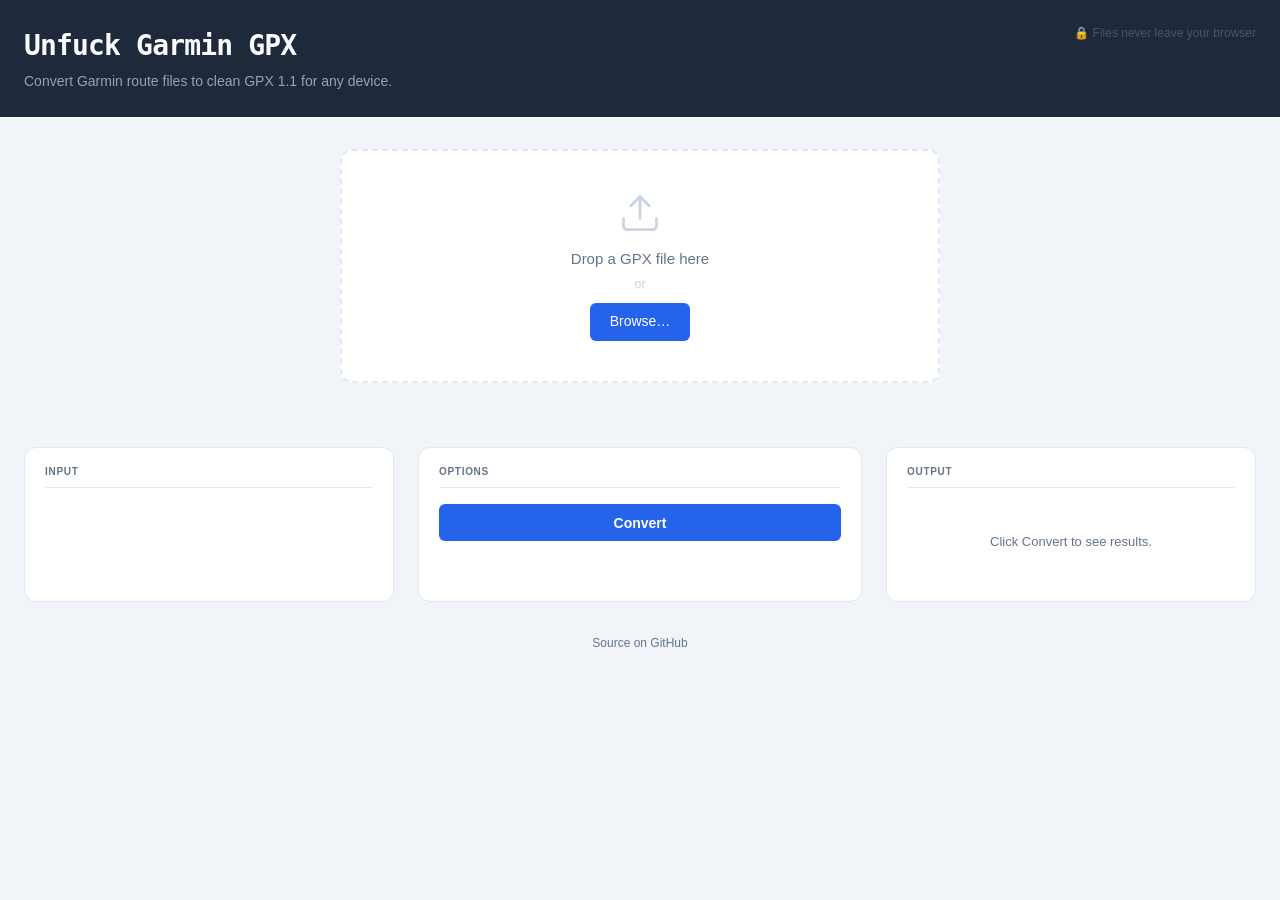
==== commit 0daef74f: "Rename app title to Unfuck Garmin GPX" ====
--- a/index.html
+++ b/index.html
@@ -2,7 +2,7 @@
 <html lang="en">
 <head>
   <meta charset="UTF-8">
-  <title>gpxtotrack &mdash; clean GPX for any device</title>
+  <title>Unfuck Garmin GPX</title>
   <meta name="viewport" content="width=device-width, initial-scale=1">
   <link rel="stylesheet" href="style.css">
 </head>
@@ -10,7 +10,7 @@
   <header class="site-header">
     <div class="site-header-inner">
       <div>
-        <h1>gpxtotrack</h1>
+        <h1>Unfuck Garmin GPX</h1>
         <p class="tagline">Convert Garmin route files to clean GPX&nbsp;1.1 for any device.</p>
       </div>
       <p class="privacy-badge">&#128274; Files never leave your browser</p>
--- a/style.css
+++ b/style.css
@@ -296,6 +296,26 @@
   margin: .5rem 0 .25rem;
 }
 
+/* Sync button */
+.sync-btn {
+  display: block;
+  width: 100%;
+  padding: .4rem 0;
+  margin-bottom: .75rem;
+  background: transparent;
+  color: var(--accent);
+  border: 1px solid var(--accent);
+  border-radius: 6px;
+  font-size: 12px;
+  font-weight: 500;
+  cursor: pointer;
+  transition: background .1s, color .1s;
+}
+.sync-btn:hover {
+  background: var(--accent);
+  color: #fff;
+}
+
 /* Convert button */
 .convert-btn {
   display: block;
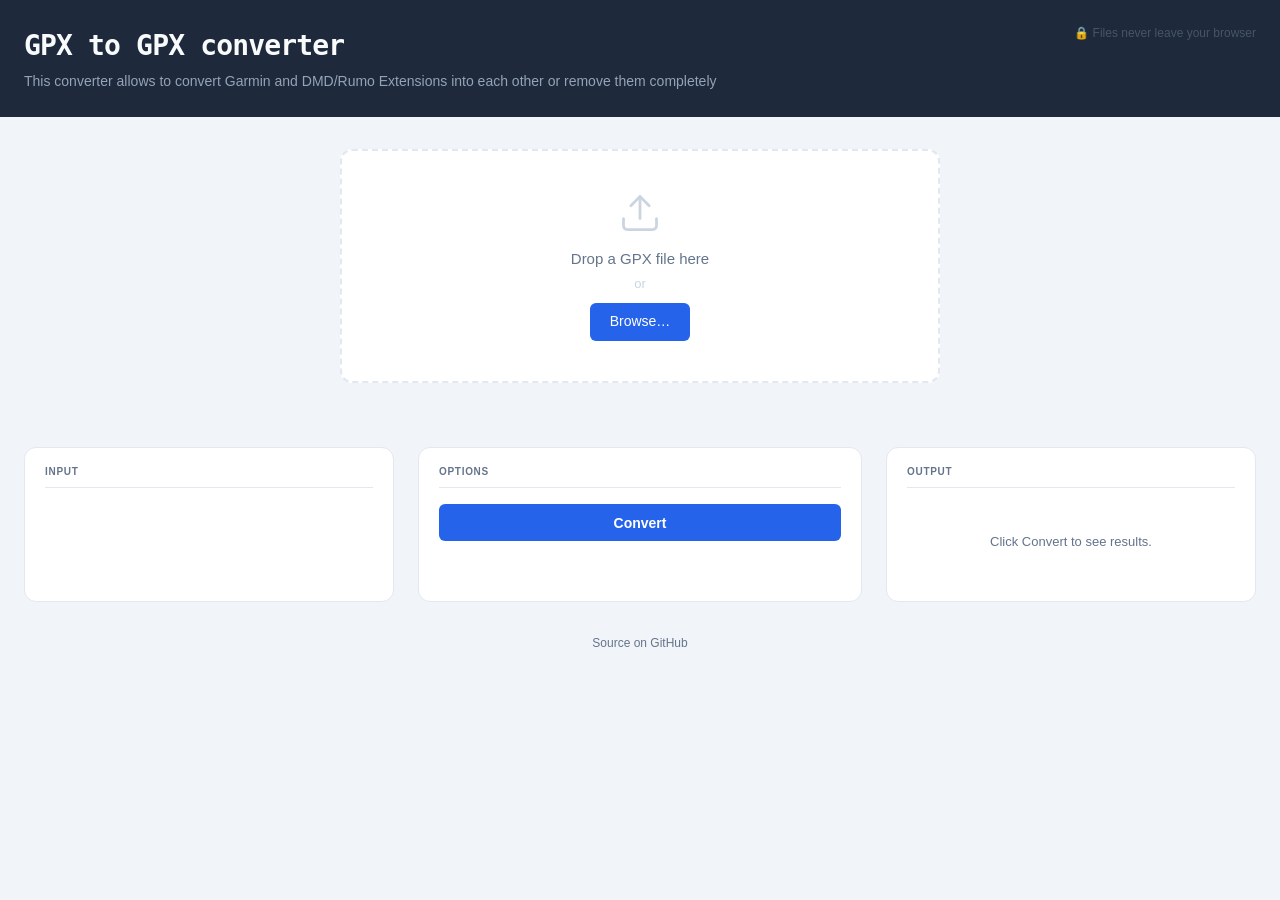
==== commit 07f00bae: "rename" ====
--- a/index.html
+++ b/index.html
@@ -2,7 +2,7 @@
 <html lang="en">
 <head>
   <meta charset="UTF-8">
-  <title>Unfuck Garmin GPX</title>
+  <title>GPX to GPX converter</title>
   <meta name="viewport" content="width=device-width, initial-scale=1">
   <link rel="stylesheet" href="style.css">
 </head>
@@ -10,8 +10,8 @@
   <header class="site-header">
     <div class="site-header-inner">
       <div>
-        <h1>Unfuck Garmin GPX</h1>
-        <p class="tagline">Convert Garmin route files to clean GPX&nbsp;1.1 for any device.</p>
+        <h1>GPX to GPX converter</h1>
+        <p class="tagline">This converter allows to convert Garmin and DMD/Rumo Extensions into each other or remove them completely</p>
       </div>
       <p class="privacy-badge">&#128274; Files never leave your browser</p>
     </div>
--- a/style.css
+++ b/style.css
@@ -240,7 +240,7 @@
   display: flex;
   align-items: center;
   gap: .5rem;
-  margin: .25rem 0 .25rem 1.25rem;
+  margin: .25rem 0;
   font-size: 13px;
 }
 
@@ -294,6 +294,12 @@
   letter-spacing: .06em;
   color: var(--muted);
   margin: .5rem 0 .25rem;
+}
+
+/* Removed route state */
+.opt-group.removed > *:not(.remove-row) {
+  opacity: 0.35;
+  pointer-events: none;
 }
 
 /* Sync button */
